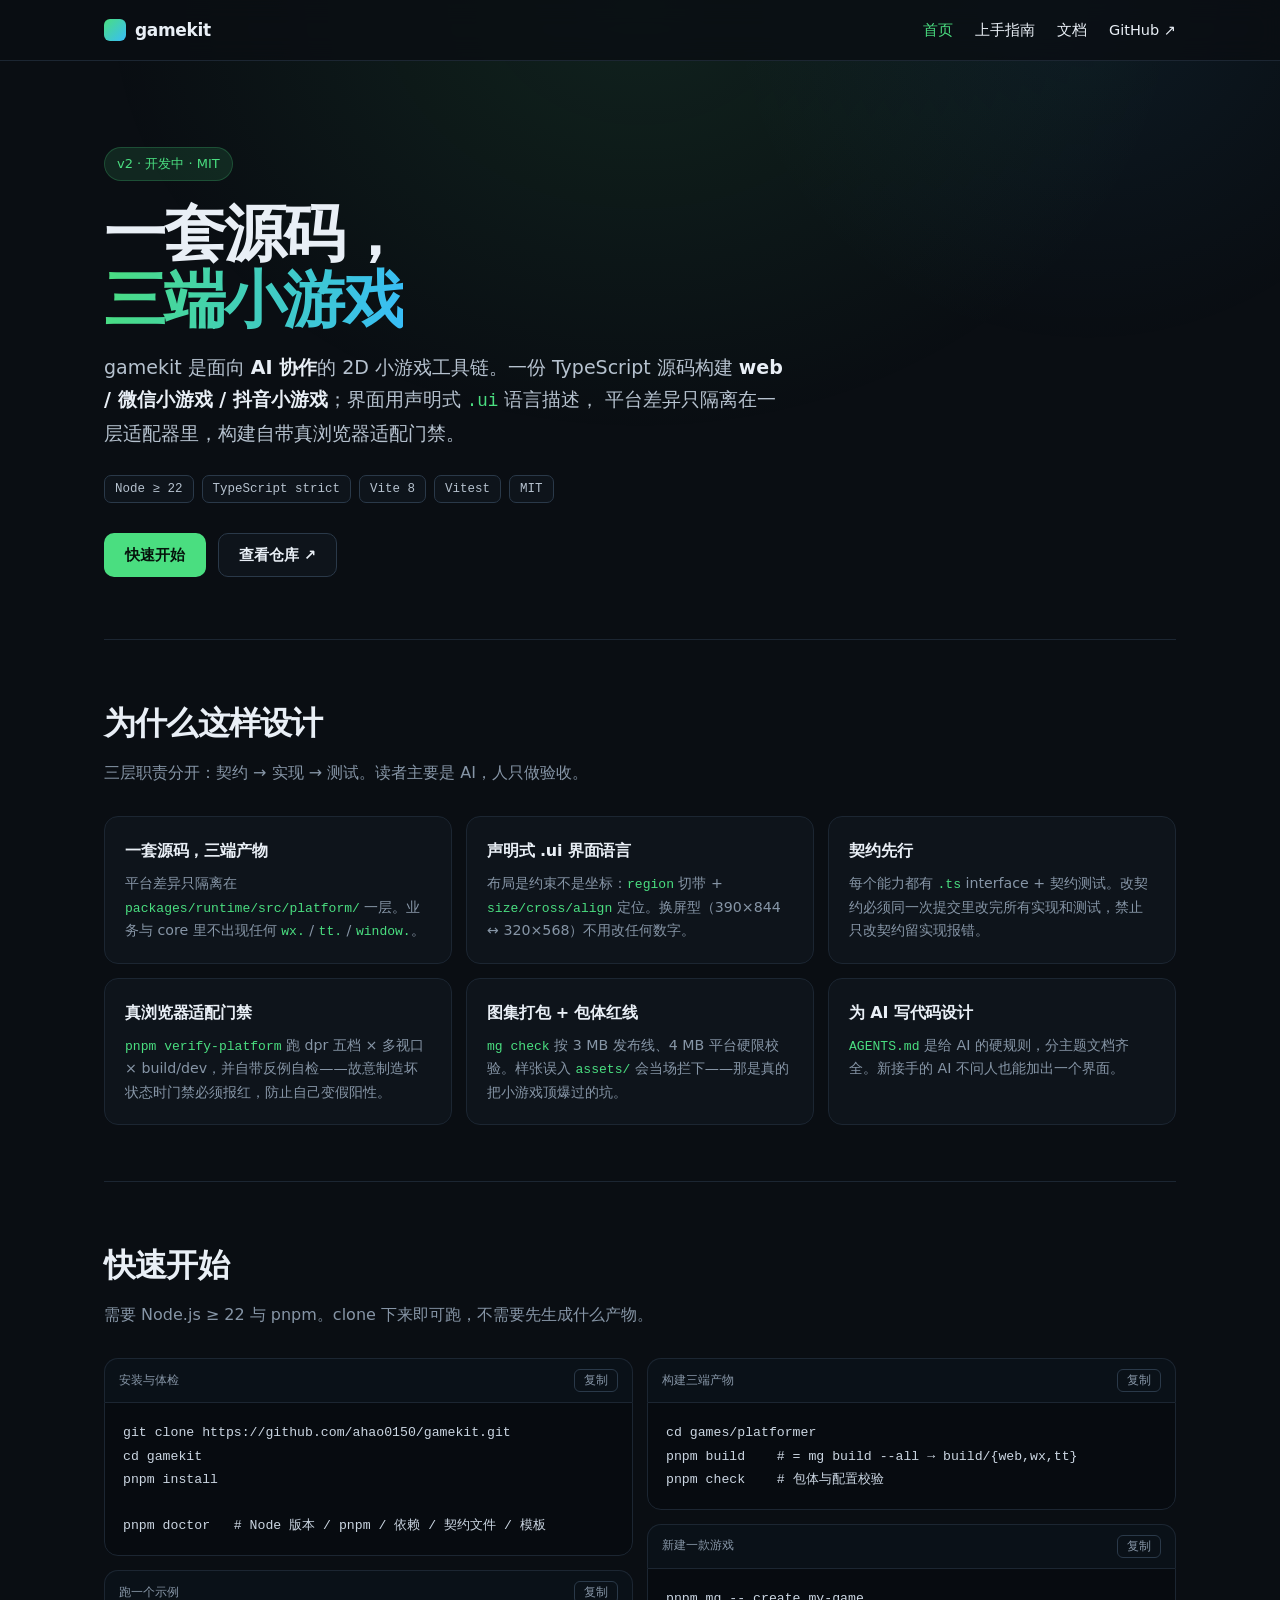
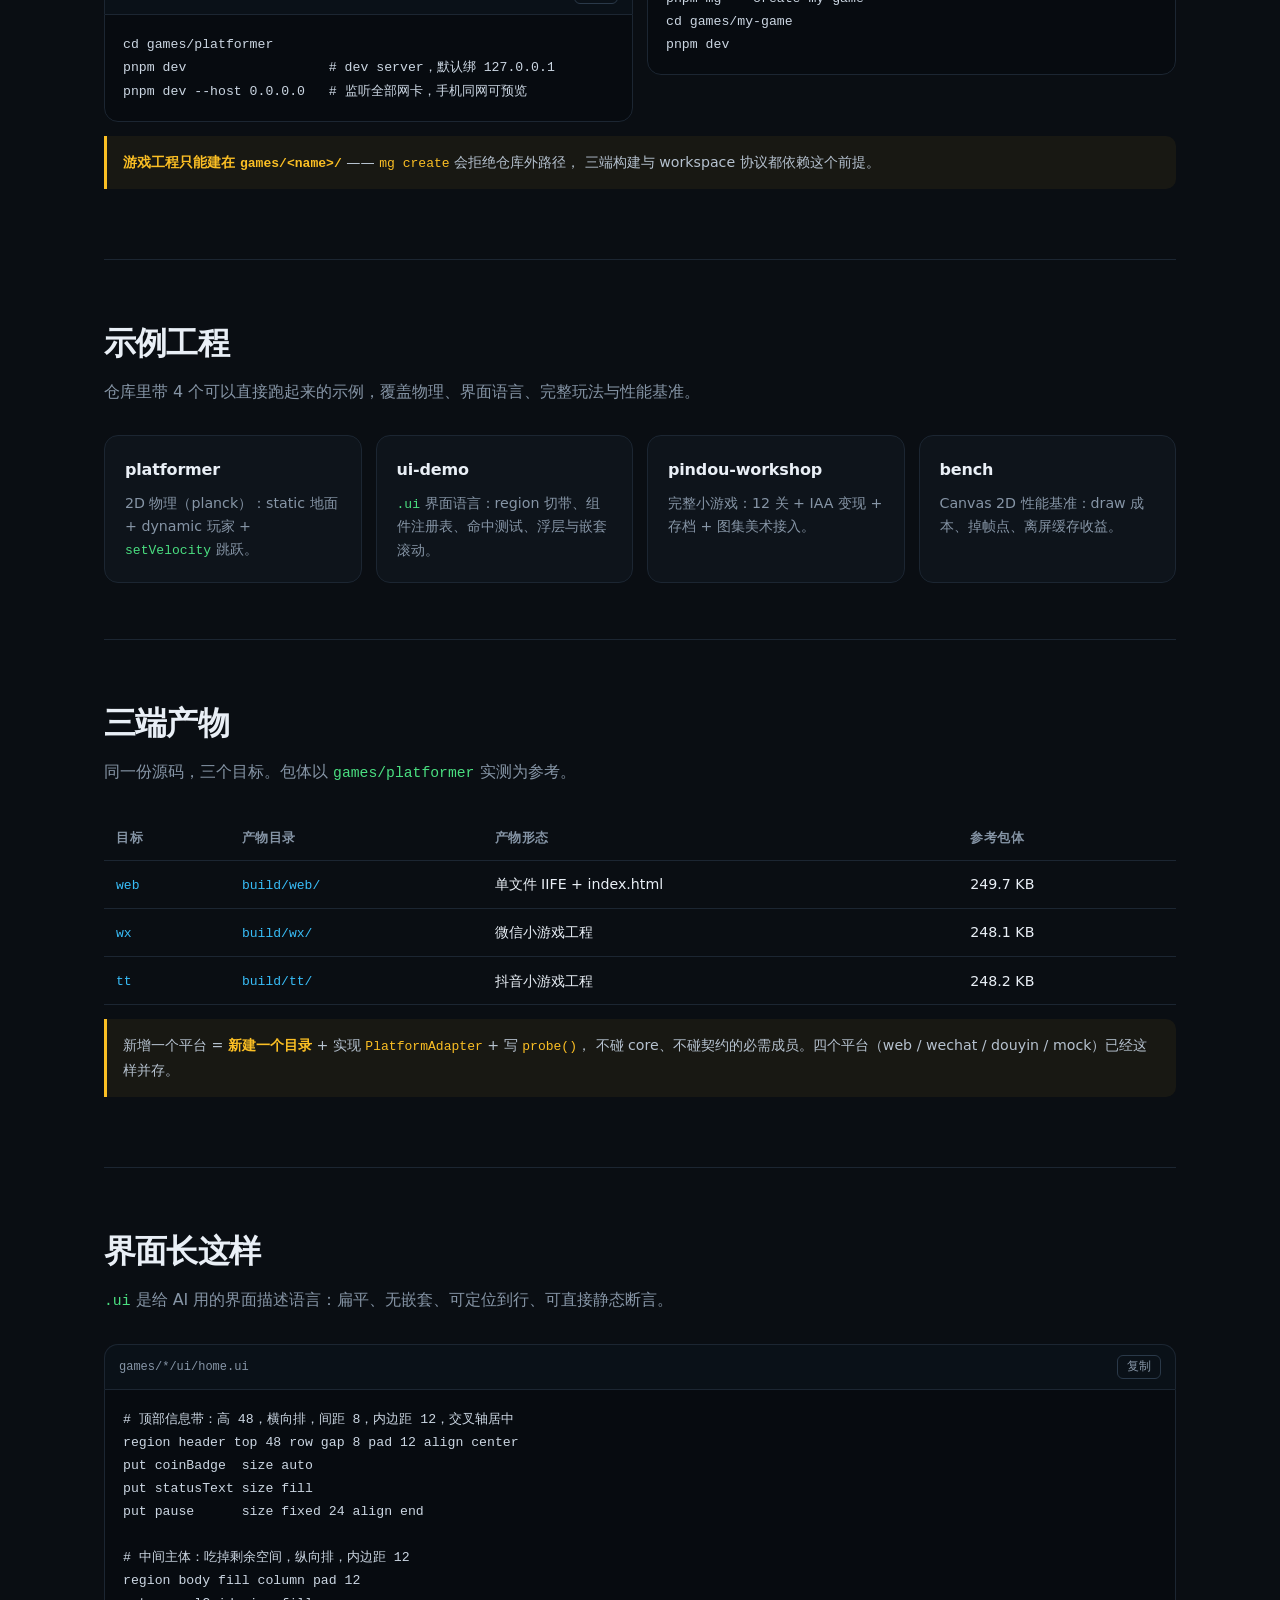
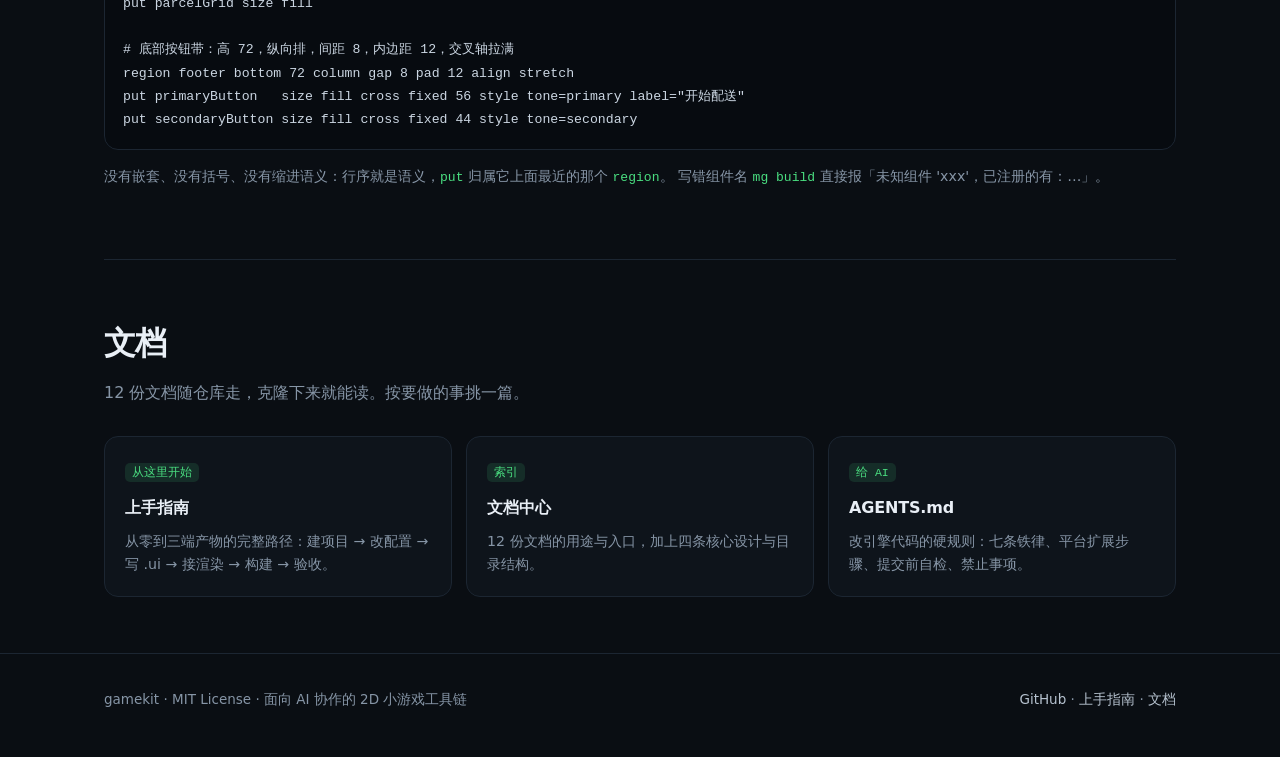
==== index.html @ f4d07754 "site: gamekit 框架站点（首页 / 上手指南 / 文档中心）" ====
<!DOCTYPE html>
<html lang="zh-CN">
<head>
<meta charset="utf-8">
<meta name="viewport" content="width=device-width, initial-scale=1">
<title>gamekit — 一套 TypeScript 源码，构建三端小游戏</title>
<meta name="description" content="gamekit 是面向 AI 协作的 2D 小游戏工具链：一份 TypeScript 源码构建 web / 微信小游戏 / 抖音小游戏，声明式 .ui 界面语言、契约先行的引擎内核、真浏览器适配门禁。">
<meta property="og:title" content="gamekit — 一套 TypeScript 源码，构建三端小游戏">
<meta property="og:description" content="声明式 .ui 界面语言 · 契约先行 · 真浏览器适配门禁 · web / 微信 / 抖音三端">
<meta property="og:type" content="website">
<link rel="stylesheet" href="assets/style.css">
</head>
<body>

<header class="nav">
  <div class="nav-inner">
    <a class="logo" href="index.html"><span class="logo-mark"></span>gamekit</a>
    <nav class="nav-links">
      <a href="index.html">首页</a>
      <a href="guide.html">上手指南</a>
      <a href="docs.html">文档</a>
      <a href="https://github.com/ahao0150/gamekit">GitHub ↗</a>
    </nav>
  </div>
</header>

<main class="wrap">

  <section class="hero" style="border-top:0">
    <span class="eyebrow">v2 · 开发中 · MIT</span>
    <h1>一套源码，<br><span class="grad">三端小游戏</span></h1>
    <p class="lede">
      gamekit 是面向 <strong>AI 协作</strong>的 2D 小游戏工具链。一份 TypeScript 源码构建
      <strong>web / 微信小游戏 / 抖音小游戏</strong>；界面用声明式 <code>.ui</code> 语言描述，
      平台差异只隔离在一层适配器里，构建自带真浏览器适配门禁。
    </p>
    <div class="badges">
      <span class="badge">Node ≥ 22</span>
      <span class="badge">TypeScript strict</span>
      <span class="badge">Vite 8</span>
      <span class="badge">Vitest</span>
      <span class="badge">MIT</span>
    </div>
    <div class="actions">
      <a class="btn btn-primary" href="#quickstart">快速开始</a>
      <a class="btn btn-ghost" href="https://github.com/ahao0150/gamekit">查看仓库 ↗</a>
    </div>
  </section>

  <section id="features">
    <div class="section-head">
      <h2>为什么这样设计</h2>
      <p>三层职责分开：契约 → 实现 → 测试。读者主要是 AI，人只做验收。</p>
    </div>
    <div class="grid grid-3">
      <div class="card">
        <h3>一套源码，三端产物</h3>
        <p>平台差异只隔离在 <code>packages/runtime/src/platform/</code> 一层。业务与 core 里不出现任何 <code>wx.</code> / <code>tt.</code> / <code>window.</code>。</p>
      </div>
      <div class="card">
        <h3>声明式 .ui 界面语言</h3>
        <p>布局是约束不是坐标：<code>region</code> 切带 + <code>size/cross/align</code> 定位。换屏型（390×844 ↔ 320×568）不用改任何数字。</p>
      </div>
      <div class="card">
        <h3>契约先行</h3>
        <p>每个能力都有 <code>.ts</code> interface + 契约测试。改契约必须同一次提交里改完所有实现和测试，禁止只改契约留实现报错。</p>
      </div>
      <div class="card">
        <h3>真浏览器适配门禁</h3>
        <p><code>pnpm verify-platform</code> 跑 dpr 五档 × 多视口 × build/dev，并自带反例自检——故意制造坏状态时门禁必须报红，防止自己变假阳性。</p>
      </div>
      <div class="card">
        <h3>图集打包 + 包体红线</h3>
        <p><code>mg check</code> 按 3 MB 发布线、4 MB 平台硬限校验。样张误入 <code>assets/</code> 会当场拦下——那是真的把小游戏顶爆过的坑。</p>
      </div>
      <div class="card">
        <h3>为 AI 写代码设计</h3>
        <p><code>AGENTS.md</code> 是给 AI 的硬规则，分主题文档齐全。新接手的 AI 不问人也能加出一个界面。</p>
      </div>
    </div>
  </section>

  <section id="quickstart">
    <div class="section-head">
      <h2>快速开始</h2>
      <p>需要 Node.js ≥ 22 与 pnpm。clone 下来即可跑，不需要先生成什么产物。</p>
    </div>
    <div class="grid grid-2">
      <div>
        <div class="code-block">
          <div class="code-head"><span>安装与体检</span><button class="copy">复制</button></div>
          <pre><code>git clone https://github.com/ahao0150/gamekit.git
cd gamekit
pnpm install

pnpm doctor   # Node 版本 / pnpm / 依赖 / 契约文件 / 模板</code></pre>
        </div>
        <div class="code-block" style="margin-top:14px">
          <div class="code-head"><span>跑一个示例</span><button class="copy">复制</button></div>
          <pre><code>cd games/platformer
pnpm dev                  # dev server，默认绑 127.0.0.1
pnpm dev --host 0.0.0.0   # 监听全部网卡，手机同网可预览</code></pre>
        </div>
      </div>
      <div>
        <div class="code-block">
          <div class="code-head"><span>构建三端产物</span><button class="copy">复制</button></div>
          <pre><code>cd games/platformer
pnpm build    # = mg build --all → build/{web,wx,tt}
pnpm check    # 包体与配置校验</code></pre>
        </div>
        <div class="code-block" style="margin-top:14px">
          <div class="code-head"><span>新建一款游戏</span><button class="copy">复制</button></div>
          <pre><code>pnpm mg -- create my-game
cd games/my-game
pnpm dev</code></pre>
        </div>
      </div>
    </div>
    <div class="note">
      <strong>游戏工程只能建在 <code>games/&lt;name&gt;/</code></strong> —— <code>mg create</code> 会拒绝仓库外路径，
      三端构建与 workspace 协议都依赖这个前提。
    </div>
  </section>

  <section id="examples">
    <div class="section-head">
      <h2>示例工程</h2>
      <p>仓库里带 4 个可以直接跑起来的示例，覆盖物理、界面语言、完整玩法与性能基准。</p>
    </div>
    <div class="grid grid-4">
      <a class="card card-link" href="https://github.com/ahao0150/gamekit/tree/main/games/platformer">
        <h3>platformer</h3>
        <p>2D 物理（planck）：static 地面 + dynamic 玩家 + <code>setVelocity</code> 跳跃。</p>
      </a>
      <a class="card card-link" href="https://github.com/ahao0150/gamekit/tree/main/games/ui-demo">
        <h3>ui-demo</h3>
        <p><code>.ui</code> 界面语言：region 切带、组件注册表、命中测试、浮层与嵌套滚动。</p>
      </a>
      <a class="card card-link" href="https://github.com/ahao0150/gamekit/tree/main/games/pindou-workshop">
        <h3>pindou-workshop</h3>
        <p>完整小游戏：12 关 + IAA 变现 + 存档 + 图集美术接入。</p>
      </a>
      <a class="card card-link" href="https://github.com/ahao0150/gamekit/tree/main/games/bench">
        <h3>bench</h3>
        <p>Canvas 2D 性能基准：draw 成本、掉帧点、离屏缓存收益。</p>
      </a>
    </div>
  </section>

  <section id="targets">
    <div class="section-head">
      <h2>三端产物</h2>
      <p>同一份源码，三个目标。包体以 <code>games/platformer</code> 实测为参考。</p>
    </div>
    <table>
      <thead>
        <tr><th>目标</th><th>产物目录</th><th>产物形态</th><th>参考包体</th></tr>
      </thead>
      <tbody>
        <tr><td><code>web</code></td><td><code>build/web/</code></td><td>单文件 IIFE + index.html</td><td>249.7 KB</td></tr>
        <tr><td><code>wx</code></td><td><code>build/wx/</code></td><td>微信小游戏工程</td><td>248.1 KB</td></tr>
        <tr><td><code>tt</code></td><td><code>build/tt/</code></td><td>抖音小游戏工程</td><td>248.2 KB</td></tr>
      </tbody>
    </table>
    <div class="note">
      新增一个平台 = <strong>新建一个目录</strong> + 实现 <code>PlatformAdapter</code> + 写 <code>probe()</code>，
      不碰 core、不碰契约的必需成员。四个平台（web / wechat / douyin / mock）已经这样并存。
    </div>
  </section>

  <section id="uisyntax">
    <div class="section-head">
      <h2>界面长这样</h2>
      <p><code>.ui</code> 是给 AI 用的界面描述语言：扁平、无嵌套、可定位到行、可直接静态断言。</p>
    </div>
    <div class="code-block">
      <div class="code-head"><span>games/*/ui/home.ui</span><button class="copy">复制</button></div>
      <pre><code># 顶部信息带：高 48，横向排，间距 8，内边距 12，交叉轴居中
region header top 48 row gap 8 pad 12 align center
put coinBadge  size auto
put statusText size fill
put pause      size fixed 24 align end

# 中间主体：吃掉剩余空间，纵向排，内边距 12
region body fill column pad 12
put parcelGrid size fill

# 底部按钮带：高 72，纵向排，间距 8，内边距 12，交叉轴拉满
region footer bottom 72 column gap 8 pad 12 align stretch
put primaryButton   size fill cross fixed 56 style tone=primary label="开始配送"
put secondaryButton size fill cross fixed 44 style tone=secondary</code></pre>
    </div>
    <p style="color:var(--muted);font-size:14.2px;margin-top:14px">
      没有嵌套、没有括号、没有缩进语义：行序就是语义，<code>put</code> 归属它上面最近的那个 <code>region</code>。
      写错组件名 <code>mg build</code> 直接报「未知组件 'xxx'，已注册的有：…」。
    </p>
  </section>

  <section id="docs">
    <div class="section-head">
      <h2>文档</h2>
      <p>12 份文档随仓库走，克隆下来就能读。按要做的事挑一篇。</p>
    </div>
    <div class="grid grid-3">
      <a class="card card-link" href="guide.html">
        <span class="tag">从这里开始</span>
        <h3>上手指南</h3>
        <p>从零到三端产物的完整路径：建项目 → 改配置 → 写 .ui → 接渲染 → 构建 → 验收。</p>
      </a>
      <a class="card card-link" href="docs.html">
        <span class="tag">索引</span>
        <h3>文档中心</h3>
        <p>12 份文档的用途与入口，加上四条核心设计与目录结构。</p>
      </a>
      <a class="card card-link" href="https://github.com/ahao0150/gamekit/blob/main/AGENTS.md">
        <span class="tag">给 AI</span>
        <h3>AGENTS.md</h3>
        <p>改引擎代码的硬规则：七条铁律、平台扩展步骤、提交前自检、禁止事项。</p>
      </a>
    </div>
  </section>

</main>

<footer>
  <div class="wrap footer-inner">
    <span>gamekit · MIT License · 面向 AI 协作的 2D 小游戏工具链</span>
    <span>
      <a href="https://github.com/ahao0150/gamekit">GitHub</a> ·
      <a href="guide.html">上手指南</a> ·
      <a href="docs.html">文档</a>
    </span>
  </div>
</footer>

<script src="assets/app.js"></script>
</body>
</html>
---- assets/style.css ----
/* gamekit 站点样式：深色 + 单强调色，无外部依赖，GitHub Pages 直接可用 */
:root {
  --bg: #0a0e13;
  --panel: #0e141b;
  --panel-hi: #121a23;
  --line: #1c2632;
  --line-hi: #2a3949;
  --ink: #e9eff6;
  --ink-dim: #b6c2cf;
  --muted: #8695a6;
  --accent: #4ade80;
  --accent-soft: rgba(74, 222, 128, 0.12);
  --blue: #38bdf8;
  --amber: #fbbf24;
  --radius: 14px;
  --max: 1120px;
  --mono: ui-monospace, SFMono-Regular, "SF Mono", Menlo, Consolas, "Liberation Mono", monospace;
}

* { box-sizing: border-box; }

html { scroll-behavior: smooth; }

body {
  margin: 0;
  background: var(--bg);
  color: var(--ink);
  font: 16px/1.7 system-ui, -apple-system, "Segoe UI", "PingFang SC", "Hiragino Sans GB", "Microsoft YaHei", sans-serif;
  -webkit-font-smoothing: antialiased;
}

/* 顶部光晕 */
body::before {
  content: "";
  position: fixed;
  inset: 0 0 auto 0;
  height: 620px;
  background:
    radial-gradient(60% 100% at 50% 0%, rgba(74, 222, 128, 0.1), transparent 70%),
    radial-gradient(40% 80% at 85% 0%, rgba(56, 189, 248, 0.07), transparent 70%);
  pointer-events: none;
  z-index: 0;
}

a { color: var(--ink); text-decoration: none; transition: color 0.16s; }
a:hover { color: var(--accent); }

.wrap { position: relative; z-index: 1; max-width: var(--max); margin: 0 auto; padding: 0 24px; }

/* —— 导航 —— */
.nav {
  position: sticky; top: 0; z-index: 10;
  backdrop-filter: blur(12px);
  background: rgba(10, 14, 19, 0.82);
  border-bottom: 1px solid var(--line);
}
.nav-inner {
  display: flex; align-items: center; gap: 28px;
  height: 60px; max-width: var(--max); margin: 0 auto; padding: 0 24px;
}
.logo { display: flex; align-items: center; gap: 9px; font-weight: 700; font-size: 17px; letter-spacing: -0.02em; }
.logo-mark {
  width: 22px; height: 22px; border-radius: 6px;
  background: linear-gradient(135deg, var(--accent), var(--blue));
}
.nav-links { display: flex; gap: 22px; margin-left: auto; font-size: 14.5px; color: var(--ink-dim); }
.nav-links a:hover, .nav-links a.active { color: var(--accent); }

/* —— Hero —— */
.hero { padding: 86px 0 62px; }
.eyebrow {
  display: inline-flex; align-items: center; gap: 8px;
  font-size: 13px; color: var(--accent);
  background: var(--accent-soft);
  border: 1px solid rgba(74, 222, 128, 0.22);
  border-radius: 999px; padding: 5px 12px;
}
h1 {
  font-size: clamp(38px, 6vw, 62px);
  line-height: 1.06; letter-spacing: -0.035em;
  margin: 20px 0 0;
}
h1 .grad {
  background: linear-gradient(100deg, var(--accent), var(--blue));
  -webkit-background-clip: text; background-clip: text; color: transparent;
}
.lede { font-size: clamp(16px, 2vw, 19px); color: var(--ink-dim); max-width: 680px; margin: 18px 0 0; }
.lede strong { color: var(--ink); font-weight: 600; }

.badges { display: flex; flex-wrap: wrap; gap: 8px; margin-top: 26px; }
.badge {
  font: 500 12.5px/1 var(--mono); color: var(--ink-dim);
  border: 1px solid var(--line-hi); border-radius: 7px;
  padding: 7px 10px; background: var(--panel);
}

.actions { display: flex; flex-wrap: wrap; gap: 12px; margin-top: 30px; }
.btn {
  display: inline-flex; align-items: center; gap: 8px;
  height: 44px; padding: 0 20px; border-radius: 10px;
  font-weight: 600; font-size: 14.5px;
  border: 1px solid transparent; transition: 0.18s;
}
.btn-primary { background: var(--accent); color: #05130b; }
.btn-primary:hover { background: #6ee7a0; color: #05130b; transform: translateY(-1px); }
.btn-ghost { border-color: var(--line-hi); color: var(--ink); background: var(--panel); }
.btn-ghost:hover { border-color: var(--accent); color: var(--accent); }

/* —— 区块 —— */
section { padding: 56px 0; border-top: 1px solid var(--line); }
.section-head { margin-bottom: 30px; }
h2 { font-size: clamp(24px, 3.4vw, 32px); letter-spacing: -0.025em; margin: 0 0 8px; }
.section-head p { color: var(--muted); margin: 0; max-width: 640px; }

/* —— 卡片 —— */
.grid { display: grid; gap: 14px; }
.grid-2 { grid-template-columns: repeat(2, minmax(0, 1fr)); }
.grid-3 { grid-template-columns: repeat(3, minmax(0, 1fr)); }
.grid-4 { grid-template-columns: repeat(4, minmax(0, 1fr)); }

.card {
  background: var(--panel); border: 1px solid var(--line);
  border-radius: var(--radius); padding: 20px; transition: 0.18s;
}
.card:hover { border-color: var(--line-hi); background: var(--panel-hi); transform: translateY(-2px); }
.card h3 { font-size: 16px; margin: 0 0 8px; letter-spacing: -0.01em; }
.card p { margin: 0; color: var(--muted); font-size: 14.2px; line-height: 1.65; }
.card .tag {
  display: inline-block; font: 500 11.5px/1 var(--mono); color: var(--accent);
  background: var(--accent-soft); border-radius: 5px; padding: 4px 7px; margin-bottom: 12px;
}
.card-link { display: block; }
.card-link:hover h3 { color: var(--accent); }

/* —— 代码 —— */
.code-block { margin: 0; }
.code-head {
  display: flex; align-items: center; gap: 10px;
  font: 500 12px/1 var(--mono); color: var(--muted);
  background: #0a1118; border: 1px solid var(--line); border-bottom: 0;
  border-radius: var(--radius) var(--radius) 0 0; padding: 10px 14px;
}
pre {
  margin: 0; background: #070b10; border: 1px solid var(--line);
  border-radius: 0 0 var(--radius) var(--radius);
  padding: 18px; overflow-x: auto;
  font: 13.2px/1.75 var(--mono); color: #cbd6e2;
}
pre.plain { border-radius: var(--radius); }
code { font-family: var(--mono); font-size: 0.92em; color: var(--accent); }
pre code { color: inherit; font-size: inherit; }
.copy {
  margin-left: auto; cursor: pointer;
  background: none; border: 1px solid var(--line-hi); color: var(--muted);
  font: 500 11.5px/1 var(--mono); border-radius: 6px; padding: 5px 9px;
}
.copy:hover { color: var(--accent); border-color: var(--accent); }

/* —— 表格 —— */
table { width: 100%; border-collapse: collapse; font-size: 14.2px; }
th, td { text-align: left; padding: 11px 12px; border-bottom: 1px solid var(--line); }
th {
  color: var(--muted); font-weight: 600; font-size: 12.5px;
  text-transform: uppercase; letter-spacing: 0.04em;
}
td code { color: var(--blue); }

/* —— 文档列表 —— */
.doc-row { display: flex; align-items: baseline; gap: 14px; padding: 14px 0; border-bottom: 1px solid var(--line); }
.doc-row:last-child { border-bottom: 0; }
.doc-row .name { font: 600 14.5px/1.4 var(--mono); color: var(--ink); flex: 0 0 215px; }
.doc-row .desc { color: var(--muted); font-size: 14px; }
.doc-row:hover .name { color: var(--accent); }

/* —— 步骤 —— */
.step { display: grid; grid-template-columns: 34px 1fr; gap: 16px; margin-bottom: 34px; }
.step-num {
  width: 30px; height: 30px; border-radius: 50%;
  display: grid; place-items: center;
  font: 600 13px/1 var(--mono); color: var(--accent);
  background: var(--accent-soft); border: 1px solid rgba(74, 222, 128, 0.25);
}
.step h3 { margin: 3px 0 10px; font-size: 17px; }
.step p { color: var(--muted); margin: 0 0 12px; font-size: 14.2px; }

/* —— 提示 —— */
.note {
  border-left: 3px solid var(--amber);
  background: rgba(251, 191, 36, 0.06);
  border-radius: 0 10px 10px 0;
  padding: 14px 16px; color: var(--ink-dim); font-size: 14.2px; margin: 14px 0;
}
.note strong { color: var(--amber); }
.note code { color: var(--amber); }

/* —— 页脚 —— */
footer { border-top: 1px solid var(--line); padding: 34px 0 46px; color: var(--muted); font-size: 13.5px; }
.footer-inner { display: flex; flex-wrap: wrap; gap: 16px; justify-content: space-between; }
footer a { color: var(--ink-dim); }
footer a:hover { color: var(--accent); }

/* —— 响应式 —— */
@media (max-width: 980px) {
  .grid-4 { grid-template-columns: repeat(2, minmax(0, 1fr)); }
  .grid-3 { grid-template-columns: repeat(2, minmax(0, 1fr)); }
}
@media (max-width: 680px) {
  .grid-2, .grid-3, .grid-4 { grid-template-columns: 1fr; }
  .nav-links { gap: 14px; font-size: 13.5px; }
  .hero { padding: 56px 0 44px; }
  .doc-row { display: block; }
  .doc-row .name { flex: none; display: block; margin-bottom: 4px; }
}
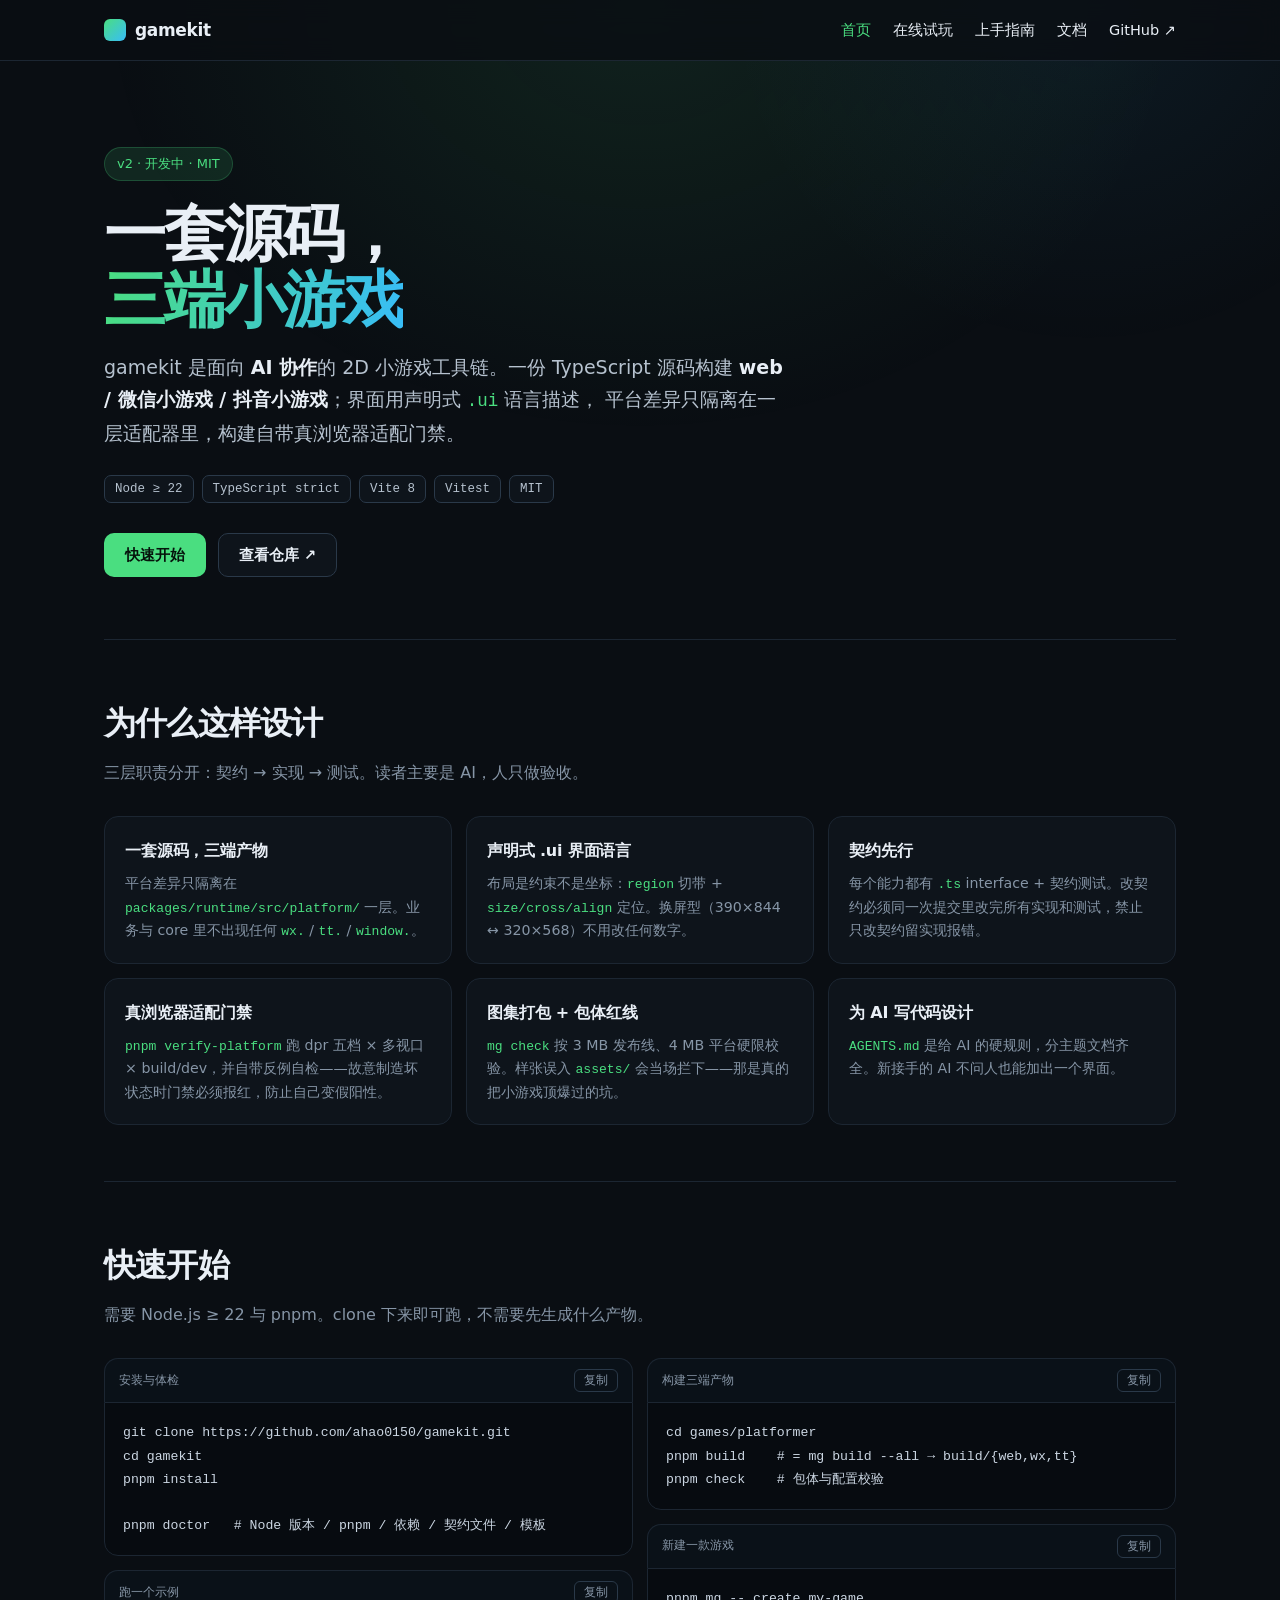
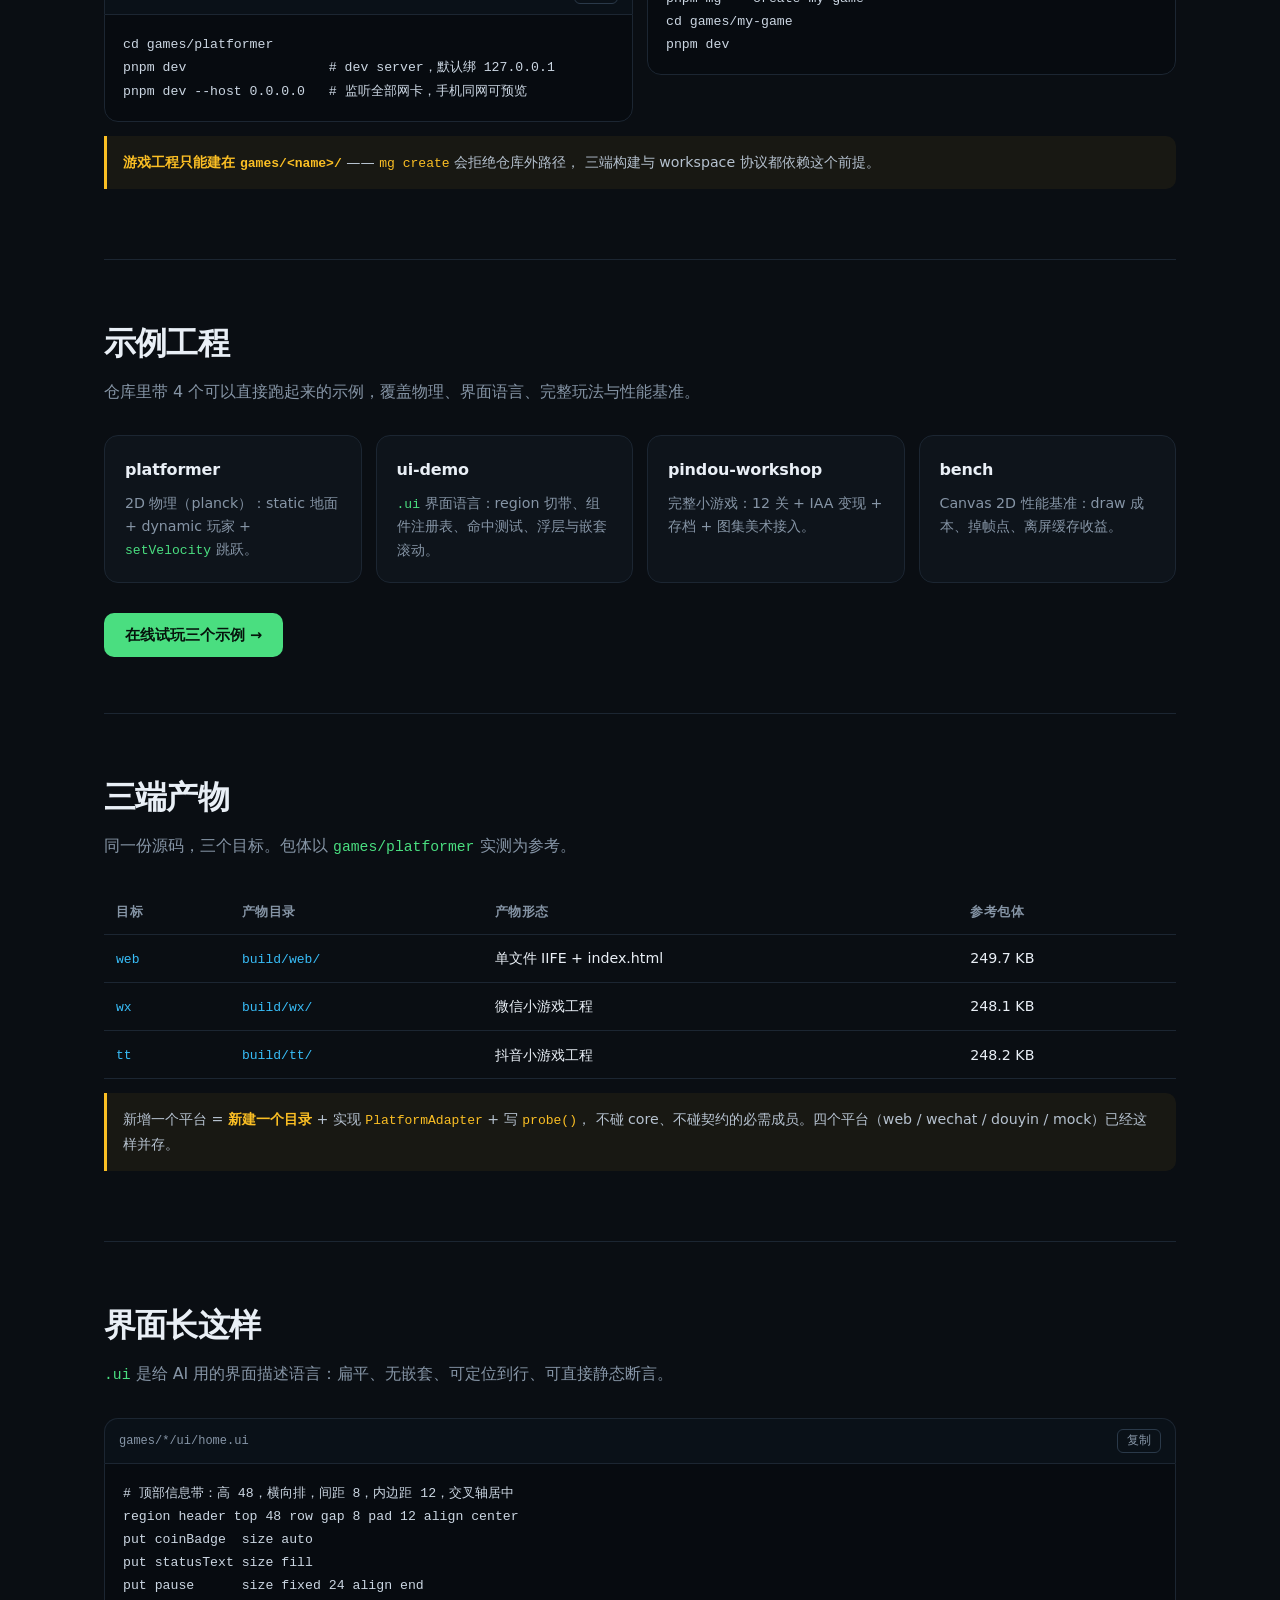
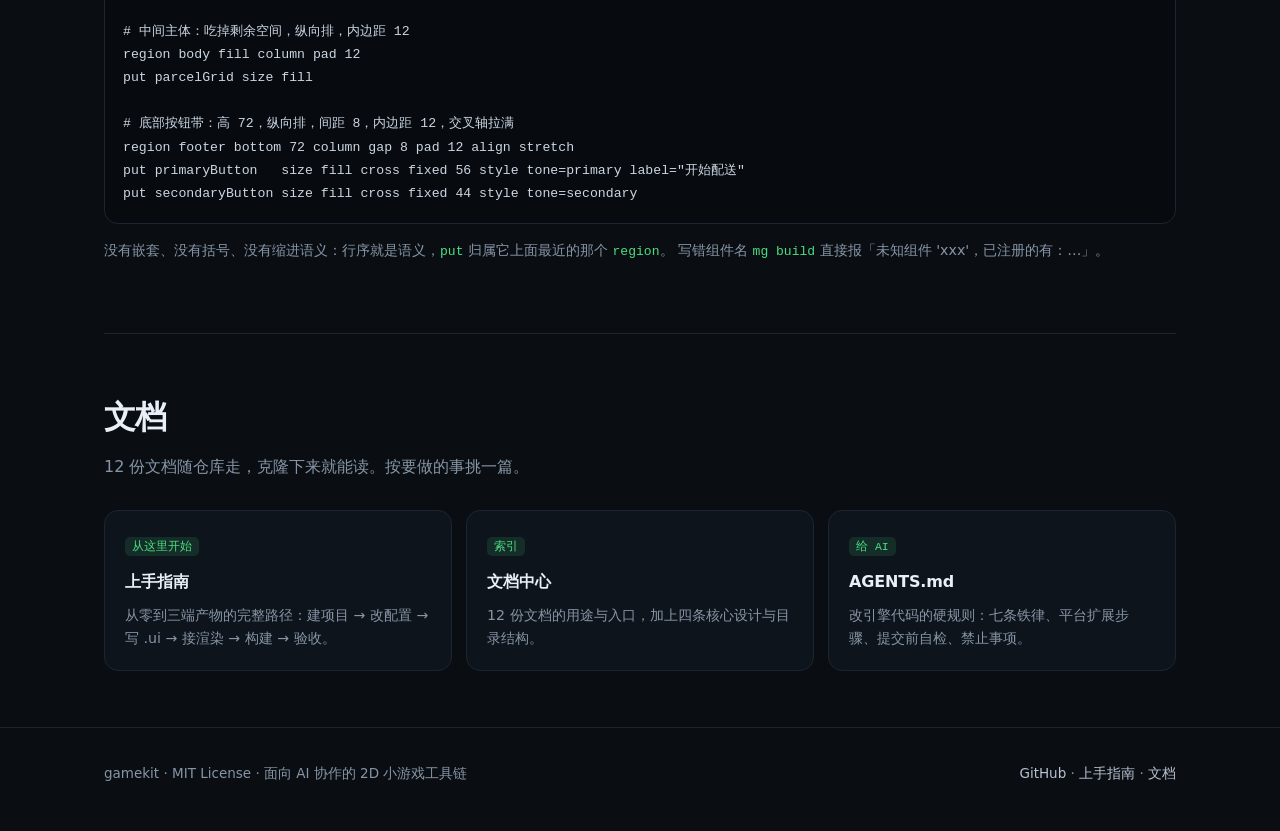
==== commit 73099ce7: "feat(play): 在线试玩页 —— 宽屏 iframe 手机画框、窄屏整屏；附三个示例产物" ====
--- a/index.html
+++ b/index.html
@@ -8,7 +8,7 @@
 <meta property="og:title" content="gamekit — 一套 TypeScript 源码，构建三端小游戏">
 <meta property="og:description" content="声明式 .ui 界面语言 · 契约先行 · 真浏览器适配门禁 · web / 微信 / 抖音三端">
 <meta property="og:type" content="website">
-<link rel="stylesheet" href="assets/style.css">
+<link rel="stylesheet" href="assets/style.css?v=3">
 </head>
 <body>
 
@@ -17,6 +17,7 @@
     <a class="logo" href="index.html"><span class="logo-mark"></span>gamekit</a>
     <nav class="nav-links">
       <a href="index.html">首页</a>
+      <a href="play.html">在线试玩</a>
       <a href="guide.html">上手指南</a>
       <a href="docs.html">文档</a>
       <a href="https://github.com/ahao0150/gamekit">GitHub ↗</a>
@@ -146,6 +147,9 @@
         <p>Canvas 2D 性能基准：draw 成本、掉帧点、离屏缓存收益。</p>
       </a>
     </div>
+    <div class="actions">
+      <a class="btn btn-primary" href="play.html">在线试玩三个示例 →</a>
+    </div>
   </section>
 
   <section id="targets">
--- a/assets/style.css
+++ b/assets/style.css
@@ -147,8 +147,8 @@
   font: 13.2px/1.75 var(--mono); color: #cbd6e2;
 }
 pre.plain { border-radius: var(--radius); }
-code { font-family: var(--mono); font-size: 0.92em; color: var(--accent); }
-pre code { color: inherit; font-size: inherit; }
+code { font-family: var(--mono); font-size: 0.92em; color: var(--accent); overflow-wrap: anywhere; }
+pre code { color: inherit; font-size: inherit; overflow-wrap: normal; }
 .copy {
   margin-left: auto; cursor: pointer;
   background: none; border: 1px solid var(--line-hi); color: var(--muted);
@@ -193,6 +193,35 @@
 .note strong { color: var(--amber); }
 .note code { color: var(--amber); }
 
+/* —— 在线试玩 —— */
+.play-layout { display: grid; grid-template-columns: 300px minmax(0, 1fr); gap: 28px; align-items: start; }
+.play-list { display: grid; gap: 10px; }
+.play-item {
+  text-align: left; cursor: pointer; font: inherit; color: var(--ink);
+  background: var(--panel); border: 1px solid var(--line); border-radius: 12px;
+  padding: 14px 16px; transition: 0.18s;
+}
+.play-item:hover { border-color: var(--line-hi); background: var(--panel-hi); }
+.play-item.active { border-color: var(--accent); background: var(--accent-soft); }
+.play-name { display: block; font: 600 14.5px/1.4 var(--mono); }
+.play-desc { display: block; color: var(--muted); font-size: 13px; line-height: 1.55; margin-top: 5px; }
+
+.play-stage { display: grid; justify-items: center; gap: 14px; }
+.device {
+  /* 高度跟视口走，宽度按游戏 390:844 的比例同步，画面不被拉伸 */
+  --h: min(760px, calc(100vh - 250px));
+  height: var(--h);
+  width: calc(var(--h) * 390 / 844 + 16px);
+  display: flex; flex-direction: column;
+  background: #000; border: 8px solid #1b242f; border-radius: 26px;
+  overflow: hidden; box-shadow: 0 24px 60px rgba(0, 0, 0, 0.5);
+}
+.device-bar { display: flex; align-items: center; gap: 6px; padding: 7px 10px; background: #131c25; }
+.device-bar .dot { width: 7px; height: 7px; border-radius: 50%; background: #2f3d4c; }
+.device-title { margin-left: 6px; font: 500 11px/1 var(--mono); color: var(--muted); }
+.device iframe { flex: 1; width: 100%; border: 0; background: #2b241c; display: block; }
+.play-hint { color: var(--muted); font-size: 13px; line-height: 1.6; text-align: center; max-width: 430px; margin: 0; }
+
 /* —— 页脚 —— */
 footer { border-top: 1px solid var(--line); padding: 34px 0 46px; color: var(--muted); font-size: 13.5px; }
 .footer-inner { display: flex; flex-wrap: wrap; gap: 16px; justify-content: space-between; }
@@ -200,6 +229,12 @@
 footer a:hover { color: var(--accent); }
 
 /* —— 响应式 —— */
+@media (max-width: 900px) {
+  /* 窄屏不套画框：点卡片直接整屏运行 */
+  .play-layout { grid-template-columns: 1fr; }
+  .play-stage { display: none; }
+  .play-item { padding: 16px; }
+}
 @media (max-width: 980px) {
   .grid-4 { grid-template-columns: repeat(2, minmax(0, 1fr)); }
   .grid-3 { grid-template-columns: repeat(2, minmax(0, 1fr)); }
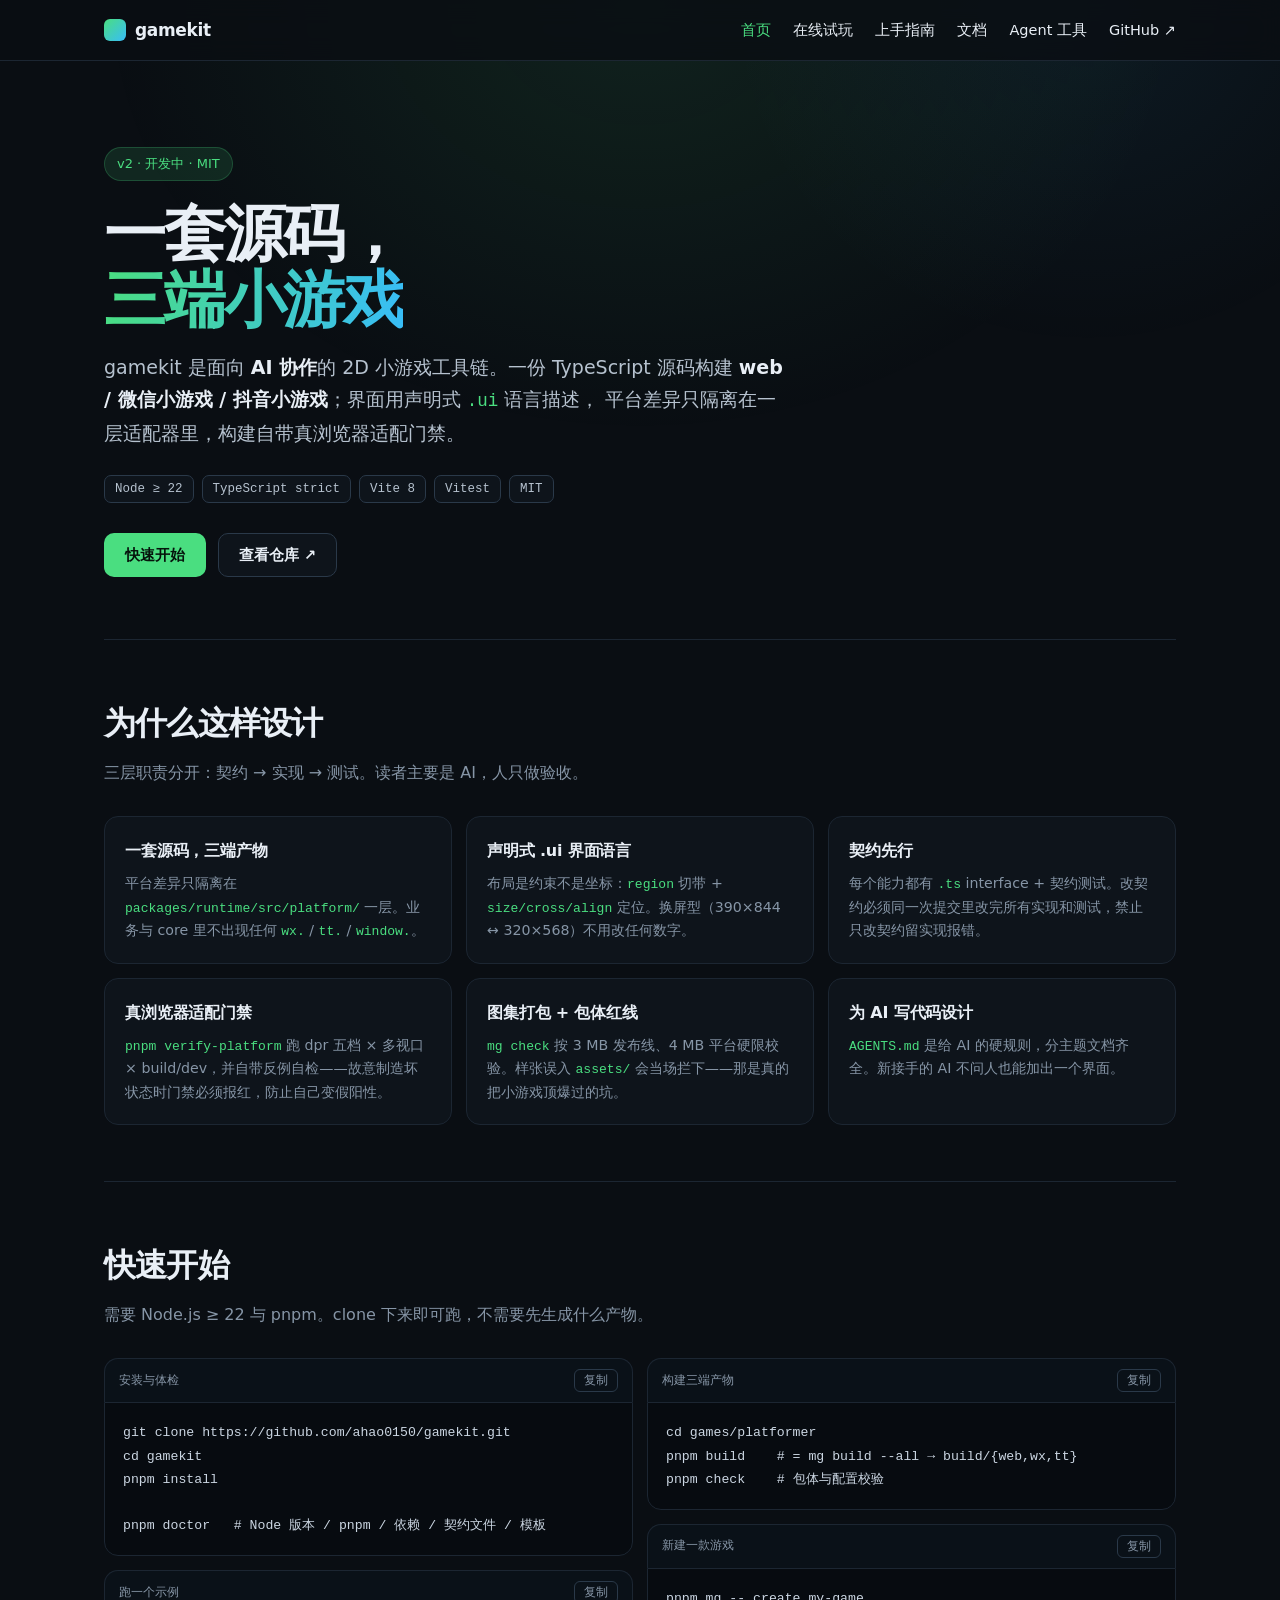
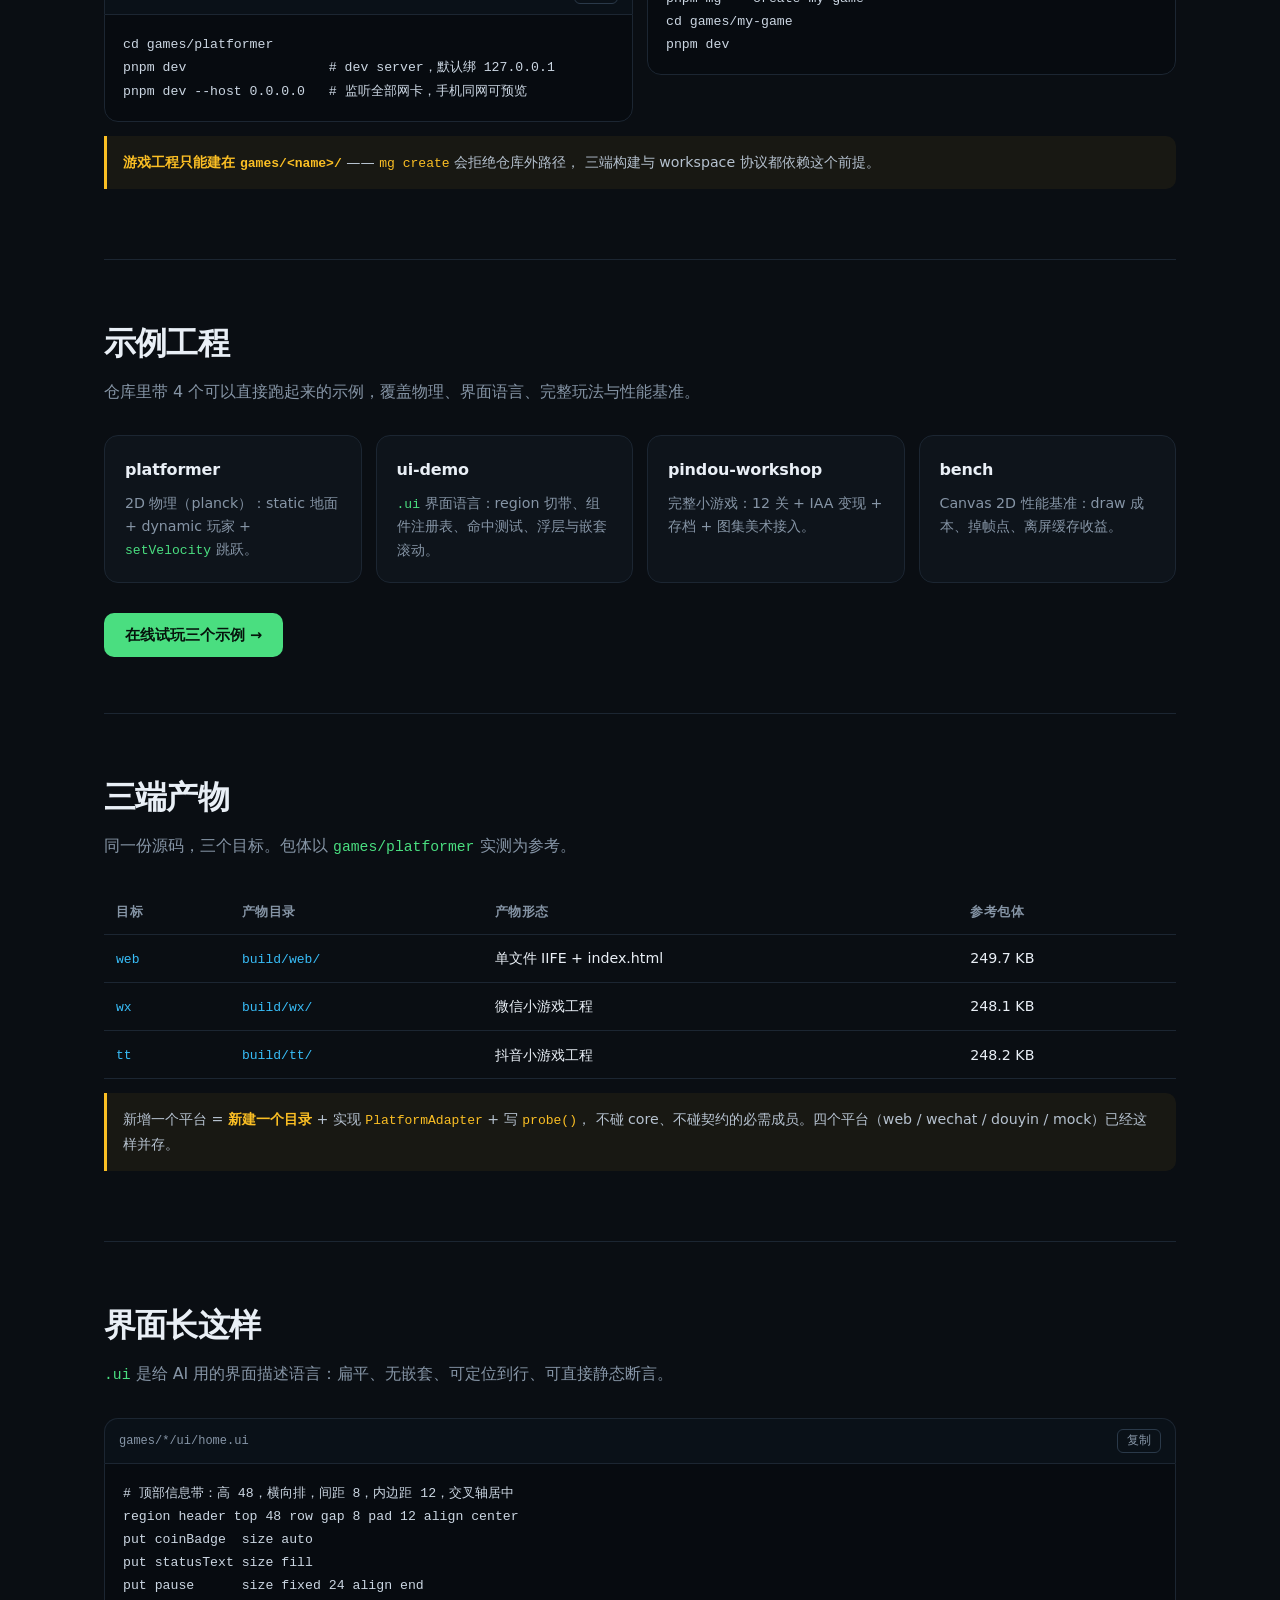
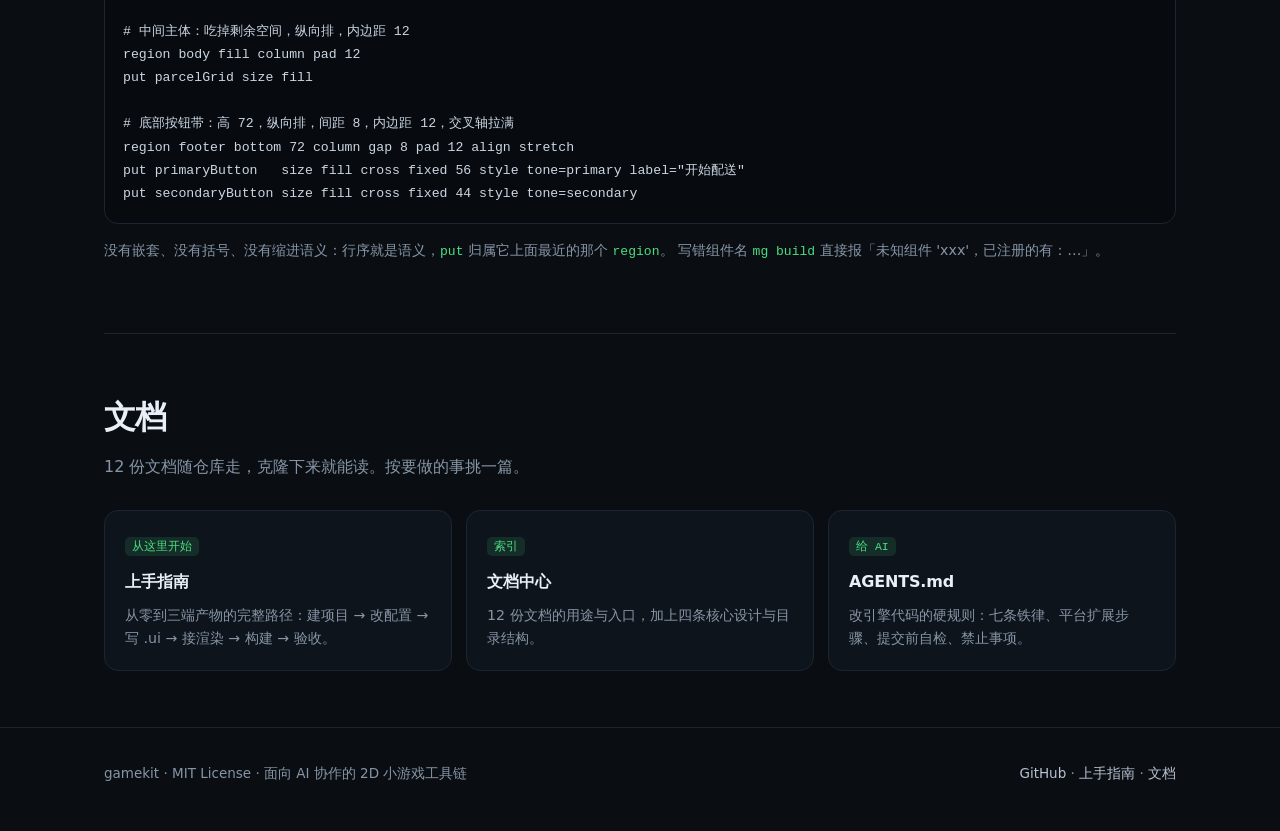
==== commit 09aaa3b7: "feat(agent): 新增 Agent 工具页（Skill 与 MCP 介绍），导航加一项并改成窄屏两行" ====
--- a/index.html
+++ b/index.html
@@ -8,7 +8,8 @@
 <meta property="og:title" content="gamekit — 一套 TypeScript 源码，构建三端小游戏">
 <meta property="og:description" content="声明式 .ui 界面语言 · 契约先行 · 真浏览器适配门禁 · web / 微信 / 抖音三端">
 <meta property="og:type" content="website">
-<link rel="stylesheet" href="assets/style.css?v=3">
+<link rel="icon" href="data:,">
+<link rel="stylesheet" href="assets/style.css?v=5">
 </head>
 <body>
 
@@ -20,6 +21,7 @@
       <a href="play.html">在线试玩</a>
       <a href="guide.html">上手指南</a>
       <a href="docs.html">文档</a>
+      <a href="agent.html">Agent 工具</a>
       <a href="https://github.com/ahao0150/gamekit">GitHub ↗</a>
     </nav>
   </div>
--- a/assets/style.css
+++ b/assets/style.css
@@ -209,7 +209,7 @@
 .play-stage { display: grid; justify-items: center; gap: 14px; }
 .device {
   /* 高度跟视口走，宽度按游戏 390:844 的比例同步，画面不被拉伸 */
-  --h: min(760px, calc(100vh - 250px));
+  --h: min(760px, calc(100vh - 330px));
   height: var(--h);
   width: calc(var(--h) * 390 / 844 + 16px);
   display: flex; flex-direction: column;
@@ -246,3 +246,11 @@
   .doc-row { display: block; }
   .doc-row .name { flex: none; display: block; margin-bottom: 4px; }
 }
+
+@media (max-width: 560px) {
+  /* 6 个导航项 + logo 在 390 宽放不下：改成两行（logo 一行、链接均分一行） */
+  .nav-inner { flex-wrap: wrap; height: auto; padding: 10px 16px; row-gap: 8px; }
+  .logo { width: 100%; font-size: 15px; }
+  .nav-links { width: 100%; margin-left: 0; justify-content: space-between; gap: 6px; font-size: 12.5px; }
+  .wrap { padding: 0 16px; }
+}
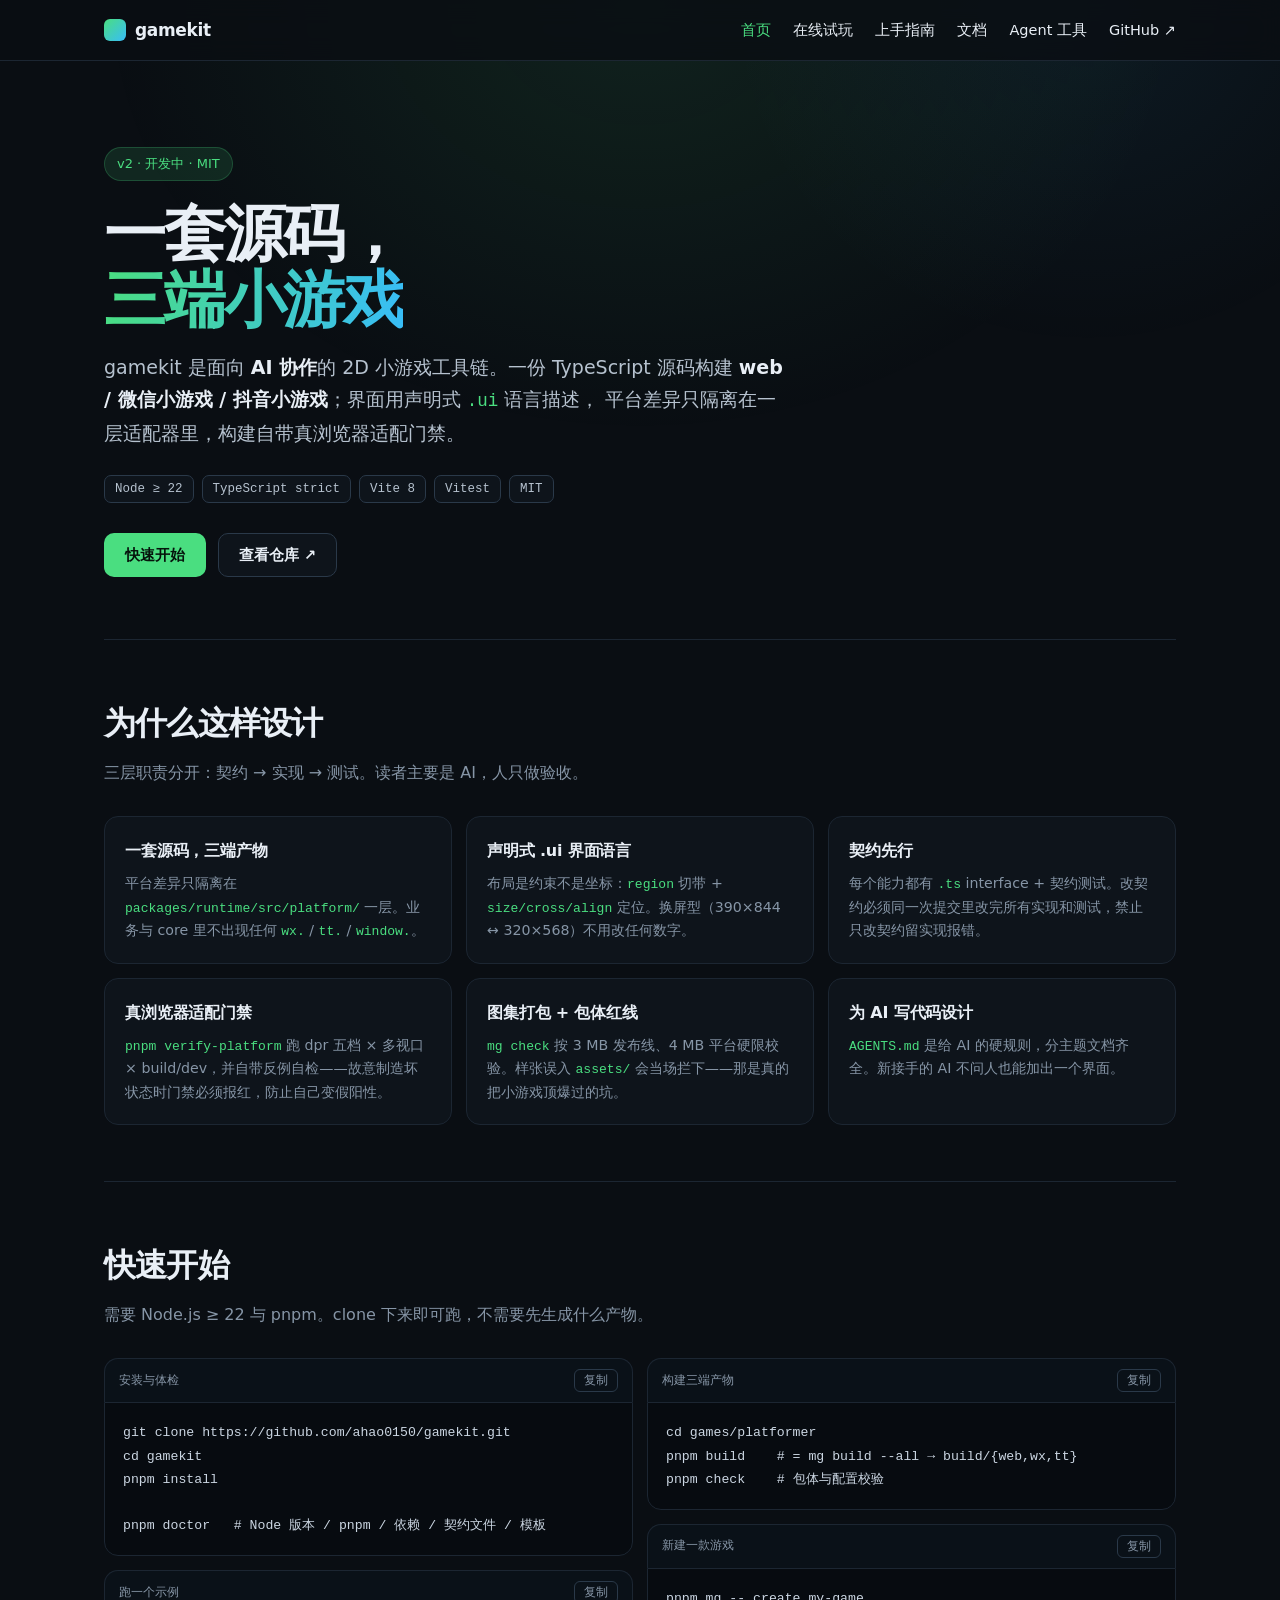
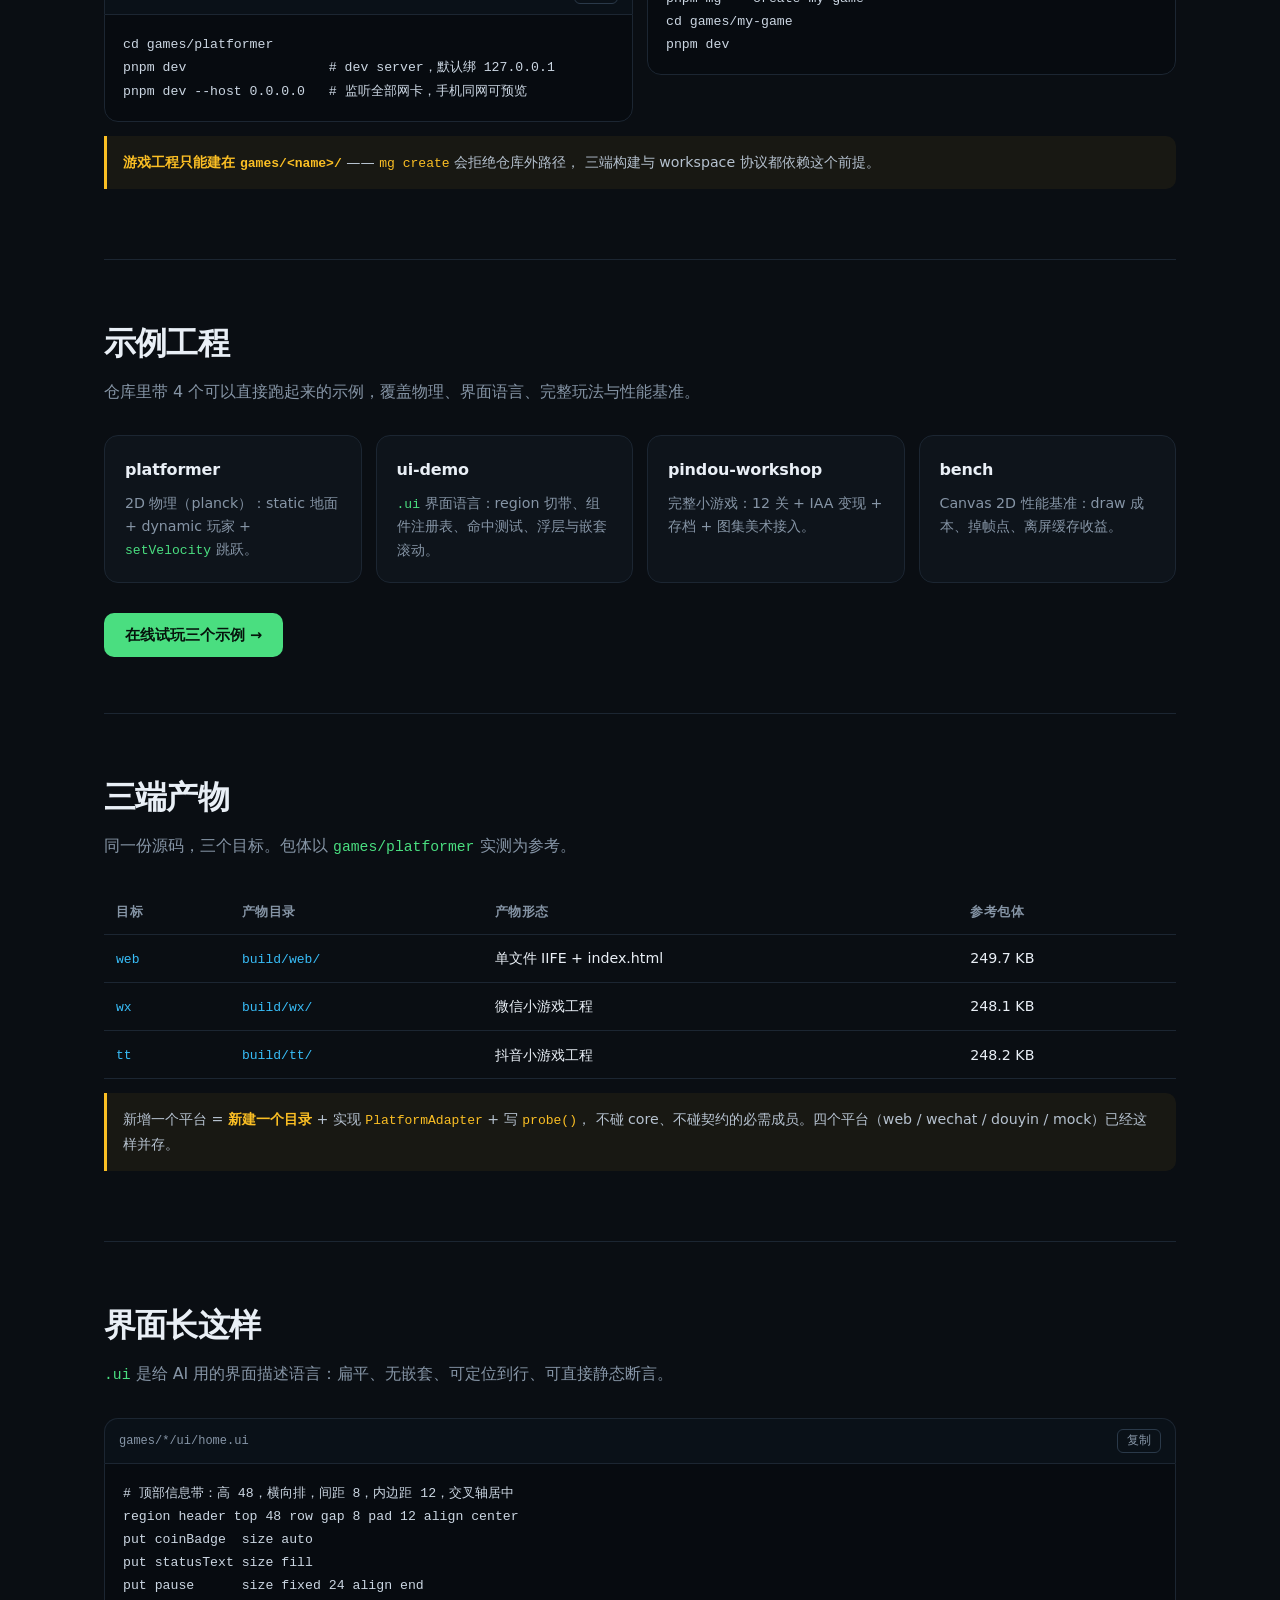
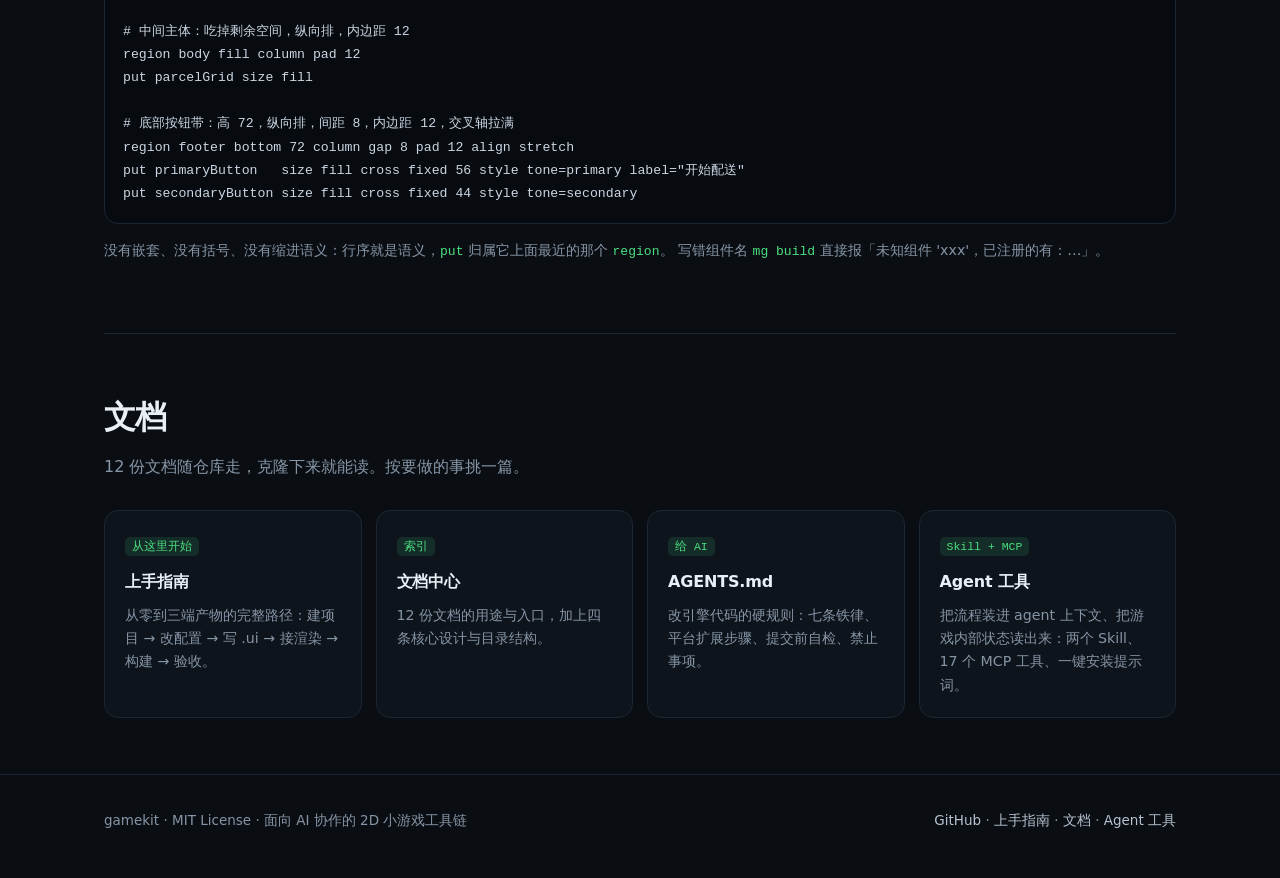
==== commit 4bd46f33: "feat(nav): 每个 tab 的正文与页脚都加上 Agent 工具入口 - index: 文档区 3 卡扩成 4 卡（grid-4），新增 Agent 工具卡 - guide: 下一步 3 卡扩" ====
--- a/index.html
+++ b/index.html
@@ -208,7 +208,7 @@
       <h2>文档</h2>
       <p>12 份文档随仓库走，克隆下来就能读。按要做的事挑一篇。</p>
     </div>
-    <div class="grid grid-3">
+    <div class="grid grid-4">
       <a class="card card-link" href="guide.html">
         <span class="tag">从这里开始</span>
         <h3>上手指南</h3>
@@ -223,6 +223,11 @@
         <span class="tag">给 AI</span>
         <h3>AGENTS.md</h3>
         <p>改引擎代码的硬规则：七条铁律、平台扩展步骤、提交前自检、禁止事项。</p>
+      </a>
+      <a class="card card-link" href="agent.html">
+        <span class="tag">Skill + MCP</span>
+        <h3>Agent 工具</h3>
+        <p>把流程装进 agent 上下文、把游戏内部状态读出来：两个 Skill、17 个 MCP 工具、一键安装提示词。</p>
       </a>
     </div>
   </section>
@@ -235,7 +240,8 @@
     <span>
       <a href="https://github.com/ahao0150/gamekit">GitHub</a> ·
       <a href="guide.html">上手指南</a> ·
-      <a href="docs.html">文档</a>
+      <a href="docs.html">文档</a> ·
+      <a href="agent.html">Agent 工具</a>
     </span>
   </div>
 </footer>
